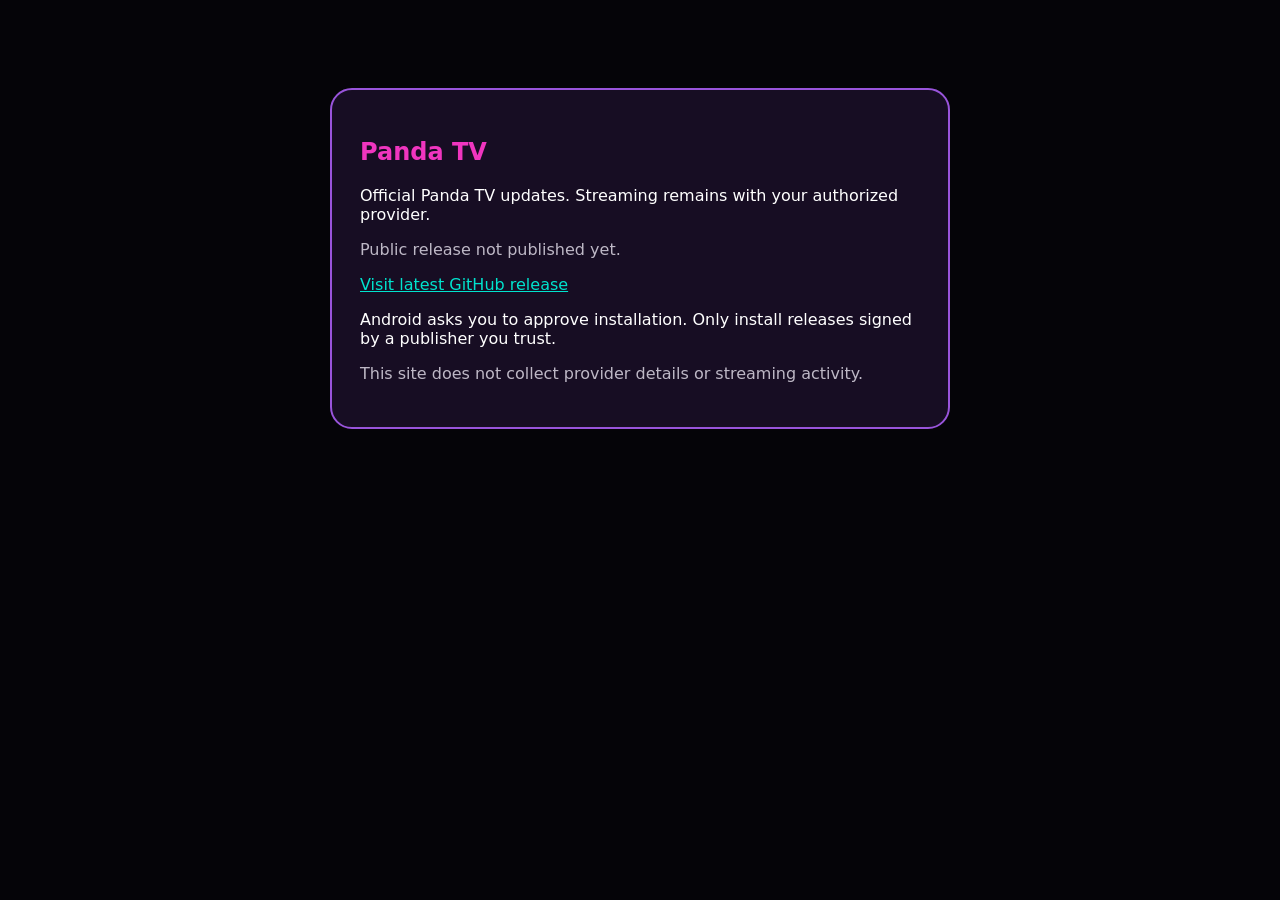
==== docs/index.html @ 933b210a "Set up Panda TV public update manifest and download page" ====
<!DOCTYPE html>
<html lang="en">
<head>
<meta charset="utf-8">
<meta name="viewport" content="width=device-width,initial-scale=1">
<title>Panda TV - Official downloads</title>
<style>
body{margin:0;background:#050408;color:#fff;font:16px system-ui,Arial,sans-serif}
main{max-width:620px;margin:7vh auto;padding:25px}
article{padding:28px;background:#170D23;border:2px solid #9954DB;border-radius:22px}
h1{color:#F035BF}a{color:#00E3CE}.muted{color:#BEB8C6}
</style>
</head>
<body><main><article>
<h1>Panda TV</h1>
<p>Official Panda TV updates. Streaming remains with your authorized provider.</p>
<p id="version" class="muted">Checking the latest release...</p>
<p><a id="download" href="https://github.com/BlankChap232/p/releases/latest" rel="noopener noreferrer">Visit latest GitHub release</a></p>
<p>Android asks you to approve installation. Only install releases signed by a publisher you trust.</p>
<p class="muted">This site does not collect provider details or streaming activity.</p>
</article></main>
<script>
fetch('version.json',{cache:'no-store'}).then(r=>r.ok?r.json():null).then(m=>{
  if(!m||!m.published){
    document.getElementById('version').textContent='Public release not published yet.';
    return;
  }
  document.getElementById('version').textContent='Latest Panda TV: '+String(m.versionName||'');
  if(typeof m.apkUrl==='string'&&m.apkUrl.startsWith('https://github.com/')){
    document.getElementById('download').href=m.apkUrl;
  }
}).catch(()=>document.getElementById('version').textContent='Release information temporarily unavailable.');
</script></body></html>
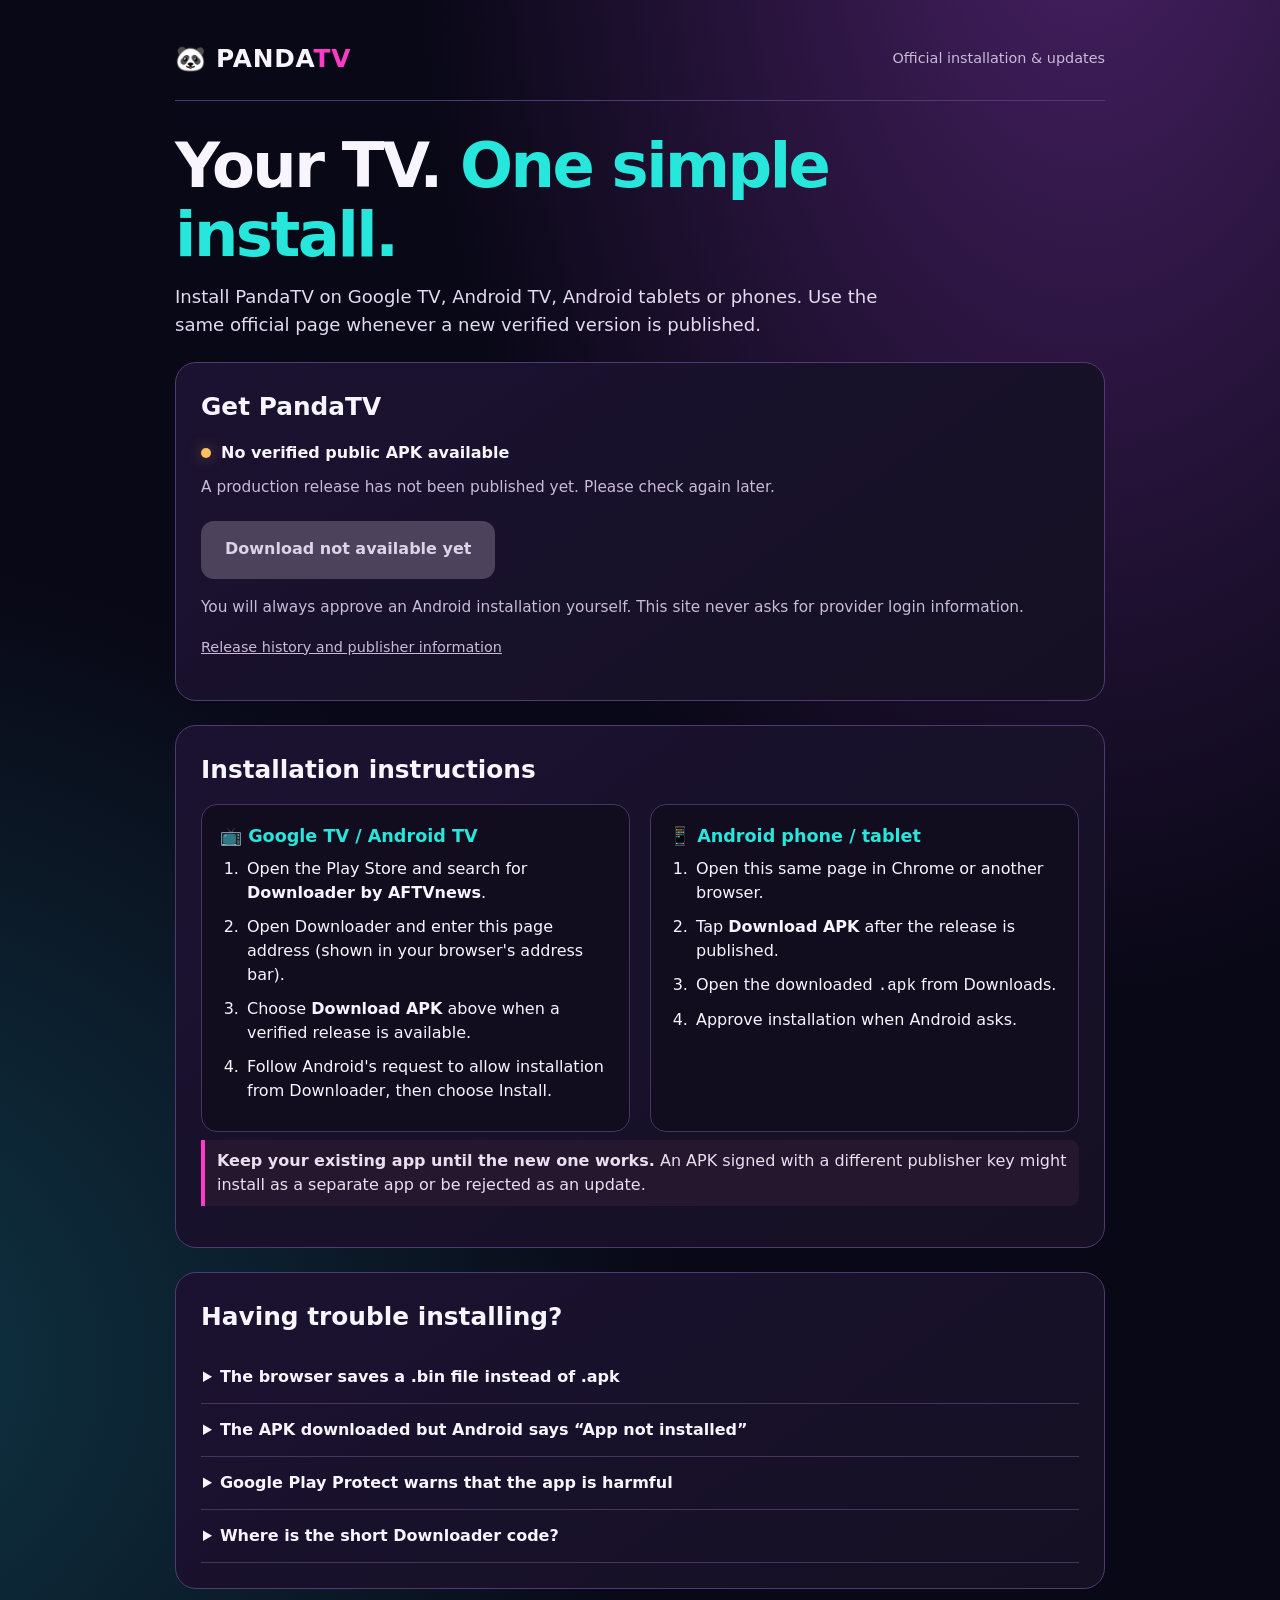
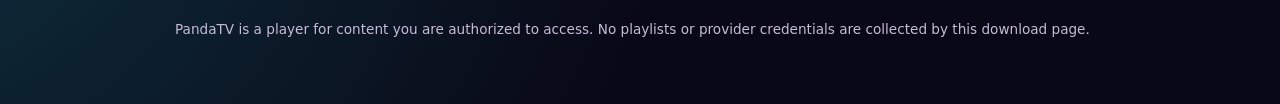
==== commit 5e05370e: "Create trustworthy PandaTV installer landing page and Android TV instructions" ====
--- a/docs/index.html
+++ b/docs/index.html
@@ -1,33 +1,138 @@
-<!DOCTYPE html>
+<!doctype html>
 <html lang="en">
 <head>
-<meta charset="utf-8">
-<meta name="viewport" content="width=device-width,initial-scale=1">
-<title>Panda TV - Official downloads</title>
-<style>
-body{margin:0;background:#050408;color:#fff;font:16px system-ui,Arial,sans-serif}
-main{max-width:620px;margin:7vh auto;padding:25px}
-article{padding:28px;background:#170D23;border:2px solid #9954DB;border-radius:22px}
-h1{color:#F035BF}a{color:#00E3CE}.muted{color:#BEB8C6}
-</style>
+  <meta charset="utf-8">
+  <meta name="viewport" content="width=device-width, initial-scale=1, viewport-fit=cover">
+  <meta name="theme-color" content="#100b1e">
+  <meta name="description" content="Official PandaTV installer and setup instructions for Google TV, Android TV, tablets and phones.">
+  <title>PandaTV | Official Android Installation</title>
+  <style>
+    :root{color-scheme:dark;--bg:#090816;--panel:#18112b;--line:#503a72;--text:#f8f5ff;--muted:#c7bbd8;--pink:#ff3ac9;--teal:#27e7dc}
+    *{box-sizing:border-box}
+    body{margin:0;background:radial-gradient(ellipse at 85% -10%,#482064 0,transparent 44%),radial-gradient(ellipse at -15% 80%,#0f3746 0,transparent 42%),var(--bg);color:var(--text);font:16px/1.5 system-ui,-apple-system,Segoe UI,Roboto,Arial,sans-serif;min-height:100vh}
+    a{color:var(--teal)}
+    a:focus-visible,summary:focus-visible{outline:4px solid #fff;outline-offset:5px;border-radius:8px}
+    .wrap{width:min(930px,100% - 32px);margin:0 auto;padding:30px 0 65px}
+    .top{display:flex;justify-content:space-between;align-items:center;gap:16px;flex-wrap:wrap;padding:10px 0 23px;border-bottom:1px solid var(--line)}
+    .brand{font-size:1.55rem;font-weight:900;letter-spacing:.03em}
+    .brand span{color:var(--pink)}
+    .small{font-size:.9rem;color:var(--muted)}
+    h1{font-size:clamp(2.1rem,6vw,3.9rem);line-height:1.1;letter-spacing:-.04em;margin:31px 0 14px}
+    h1 span{color:var(--teal)}
+    h2{font-size:1.55rem;margin:0 0 16px}
+    p{margin:8px 0 16px}
+    .hero{max-width:740px}
+    .lead{color:#e4dbee;font-size:1.13rem}
+    .panel{background:linear-gradient(145deg,#1b1231,#151023);border:1px solid var(--line);border-radius:21px;padding:25px;margin-top:24px}
+    .status{font-weight:800;display:flex;align-items:center;gap:10px}
+    .dot{display:inline-block;width:10px;height:10px;border-radius:50%;background:#ffbe61;box-shadow:0 0 15px #ffbe6166}
+    .dot.live{background:var(--teal);box-shadow:0 0 15px #27e7dc66}
+    .button{display:inline-block;padding:16px 24px;min-height:58px;border-radius:13px;background:var(--teal);color:#07151a;text-decoration:none;font-weight:900;text-align:center;margin:6px 0;max-width:100%;overflow-wrap:anywhere}
+    .button[aria-disabled="true"]{background:#4c425b;color:#ddd3e7;pointer-events:none}
+    .button.alt{background:transparent;border:1px solid var(--line);color:var(--text)}
+    .details{margin-top:11px;color:var(--muted);font-size:.96rem}
+    .guide{display:grid;grid-template-columns:repeat(2,minmax(0,1fr));gap:20px}
+    .guide section{border:1px solid #493365;background:#110d1f;border-radius:16px;padding:18px}
+    .guide h3{font-size:1.1rem;margin:0 0 7px;color:var(--teal)}
+    ol{margin:7px 0 0;padding-left:24px}
+    li{margin:0 0 10px;padding-left:3px}
+    .note{border-left:4px solid var(--pink);padding:9px 12px;color:#e9dfef;background:#25172e;border-radius:0 9px 9px 0}
+    details{padding:14px 2px;border-bottom:1px solid #43355d}
+    summary{cursor:pointer;font-weight:700}
+    footer{color:var(--muted);font-size:.85rem;padding-top:30px}
+    @media(max-width:650px){.guide{grid-template-columns:1fr}.panel{padding:20px}.wrap{width:min(100% - 24px,930px)}}
+    @media(prefers-reduced-motion:no-preference){.button{transition:filter .15s ease}.button:hover{filter:brightness(1.1)}}
+  </style>
 </head>
-<body><main><article>
-<h1>Panda TV</h1>
-<p>Official Panda TV updates. Streaming remains with your authorized provider.</p>
-<p id="version" class="muted">Checking the latest release...</p>
-<p><a id="download" href="https://github.com/BlankChap232/p/releases/latest" rel="noopener noreferrer">Visit latest GitHub release</a></p>
-<p>Android asks you to approve installation. Only install releases signed by a publisher you trust.</p>
-<p class="muted">This site does not collect provider details or streaming activity.</p>
-</article></main>
-<script>
-fetch('version.json',{cache:'no-store'}).then(r=>r.ok?r.json():null).then(m=>{
-  if(!m||!m.published){
-    document.getElementById('version').textContent='Public release not published yet.';
-    return;
-  }
-  document.getElementById('version').textContent='Latest Panda TV: '+String(m.versionName||'');
-  if(typeof m.apkUrl==='string'&&m.apkUrl.startsWith('https://github.com/')){
-    document.getElementById('download').href=m.apkUrl;
-  }
-}).catch(()=>document.getElementById('version').textContent='Release information temporarily unavailable.');
-</script></body></html>
+<body>
+  <div class="wrap">
+    <header class="top">
+      <div class="brand">🐼 PANDA<span>TV</span></div>
+      <div class="small">Official installation &amp; updates</div>
+    </header>
+    <main>
+      <div class="hero">
+        <h1>Your TV. <span>One simple install.</span></h1>
+        <p class="lead">Install PandaTV on Google TV, Android TV, Android tablets or phones. Use the same official page whenever a new verified version is published.</p>
+      </div>
+      <section class="panel" aria-labelledby="download-title">
+        <h2 id="download-title">Get PandaTV</h2>
+        <div id="status" class="status" role="status" aria-live="polite"><span class="dot" id="status-dot"></span><span id="status-text">Checking for a verified release…</span></div>
+        <p id="release-info" class="details">Only approved Android APK packages are offered here.</p>
+        <a id="download" class="button" aria-disabled="true" tabindex="-1">Download not available yet</a>
+        <p class="details">You will always approve an Android installation yourself. This site never asks for provider login information.</p>
+        <p><a class="small" href="https://github.com/BlankChap232/p/releases" rel="noopener noreferrer">Release history and publisher information</a></p>
+      </section>
+      <section class="panel" aria-labelledby="how-title">
+        <h2 id="how-title">Installation instructions</h2>
+        <div class="guide">
+          <section>
+            <h3>📺 Google TV / Android TV</h3>
+            <ol>
+              <li>Open the Play Store and search for <strong>Downloader by AFTVnews</strong>.</li>
+              <li>Open Downloader and enter this page address (shown in your browser's address bar).</li>
+              <li>Choose <strong>Download APK</strong> above when a verified release is available.</li>
+              <li>Follow Android's request to allow installation from Downloader, then choose Install.</li>
+            </ol>
+          </section>
+          <section>
+            <h3>📱 Android phone / tablet</h3>
+            <ol>
+              <li>Open this same page in Chrome or another browser.</li>
+              <li>Tap <strong>Download APK</strong> after the release is published.</li>
+              <li>Open the downloaded <code>.apk</code> from Downloads.</li>
+              <li>Approve installation when Android asks.</li>
+            </ol>
+          </section>
+        </div>
+        <p class="note"><strong>Keep your existing app until the new one works.</strong> An APK signed with a different publisher key might install as a separate app or be rejected as an update.</p>
+      </section>
+      <section class="panel" aria-labelledby="help-title">
+        <h2 id="help-title">Having trouble installing?</h2>
+        <details><summary>The browser saves a .bin file instead of .apk</summary><p>Check whether the download actually completed and matches the expected size. If the completed file is an APK with the wrong extension, rename only the final extension from <code>.bin</code> to <code>.apk</code>. If the download is incomplete, retry using Downloader or another browser. Never rename an unrelated file and try to install it.</p></details>
+        <details><summary>The APK downloaded but Android says “App not installed”</summary><p>That is a package installation problem, not a download problem. Check storage and supported device architecture, then capture the exact message for support. Do not uninstall your working PandaTV as a first step.</p></details>
+        <details><summary>Google Play Protect warns that the app is harmful</summary><p>Stop the installation and report the exact warning. Do not disable Play Protect to force installation. A package should be reviewed before being offered to others.</p></details>
+        <details><summary>Where is the short Downloader code?</summary><p>A short code can be issued after the public installer link and a production APK are verified. Until then, this official webpage is the permanent destination.</p></details>
+      </section>
+    </main>
+    <footer>PandaTV is a player for content you are authorized to access. No playlists or provider credentials are collected by this download page.</footer>
+  </div>
+  <script>
+    (function(){
+      'use strict';
+      var endpoint = 'https://api.github.com/repos/BlankChap232/p/releases/latest';
+      var status = document.getElementById('status-text');
+      var dot = document.getElementById('status-dot');
+      var info = document.getElementById('release-info');
+      var link = document.getElementById('download');
+      var validUrl = /^https:\/\/github\.com\/BlankChap232\/p\/releases\/download\/[^\/?#]+\/PandaTV\.apk$/i;
+      function unavailable(message){
+        status.textContent = 'No verified public APK available';
+        info.textContent = message || 'A production release has not been published yet. Please check again later.';
+      }
+      function ready(version,url,size){
+        status.textContent = 'Verified release available';
+        dot.classList.add('live');
+        info.textContent = (version ? 'Version ' + version + ' · ' : '') + (size ? (size / 1048576).toFixed(1) + ' MB · ' : '') + 'Official GitHub release';
+        link.textContent = 'Download PandaTV APK';
+        link.setAttribute('href',url);
+        link.removeAttribute('aria-disabled');
+        link.removeAttribute('tabindex');
+      }
+      function fallback(){
+        fetch('./version.json',{cache:'no-store'}).then(function(r){return r.ok?r.json():null}).then(function(m){
+          if(m && m.published === true && typeof m.apkUrl === 'string' && validUrl.test(m.apkUrl))ready(m.versionName,m.apkUrl,m.sizeBytes);
+          else unavailable('A production release has not been published yet. Please check again later.');
+        }).catch(function(){unavailable('Release information is temporarily unavailable. Check GitHub release history above.');});
+      }
+      fetch(endpoint,{cache:'no-store',headers:{'Accept':'application/vnd.github+json'}})
+        .then(function(r){if(!r.ok)throw new Error('release unavailable');return r.json()})
+        .then(function(data){
+          var asset = data && Array.isArray(data.assets) ? data.assets.find(function(a){return a.name === 'PandaTV.apk' && validUrl.test(a.browser_download_url || '') && a.state === 'uploaded'}) : null;
+          if(!data || data.draft || data.prerelease || !asset){unavailable('No approved PandaTV.apk asset is published yet.');return;}
+          ready(data.tag_name,asset.browser_download_url,asset.size);
+        }).catch(fallback);
+    })();
+  </script>
+</body>
+</html>
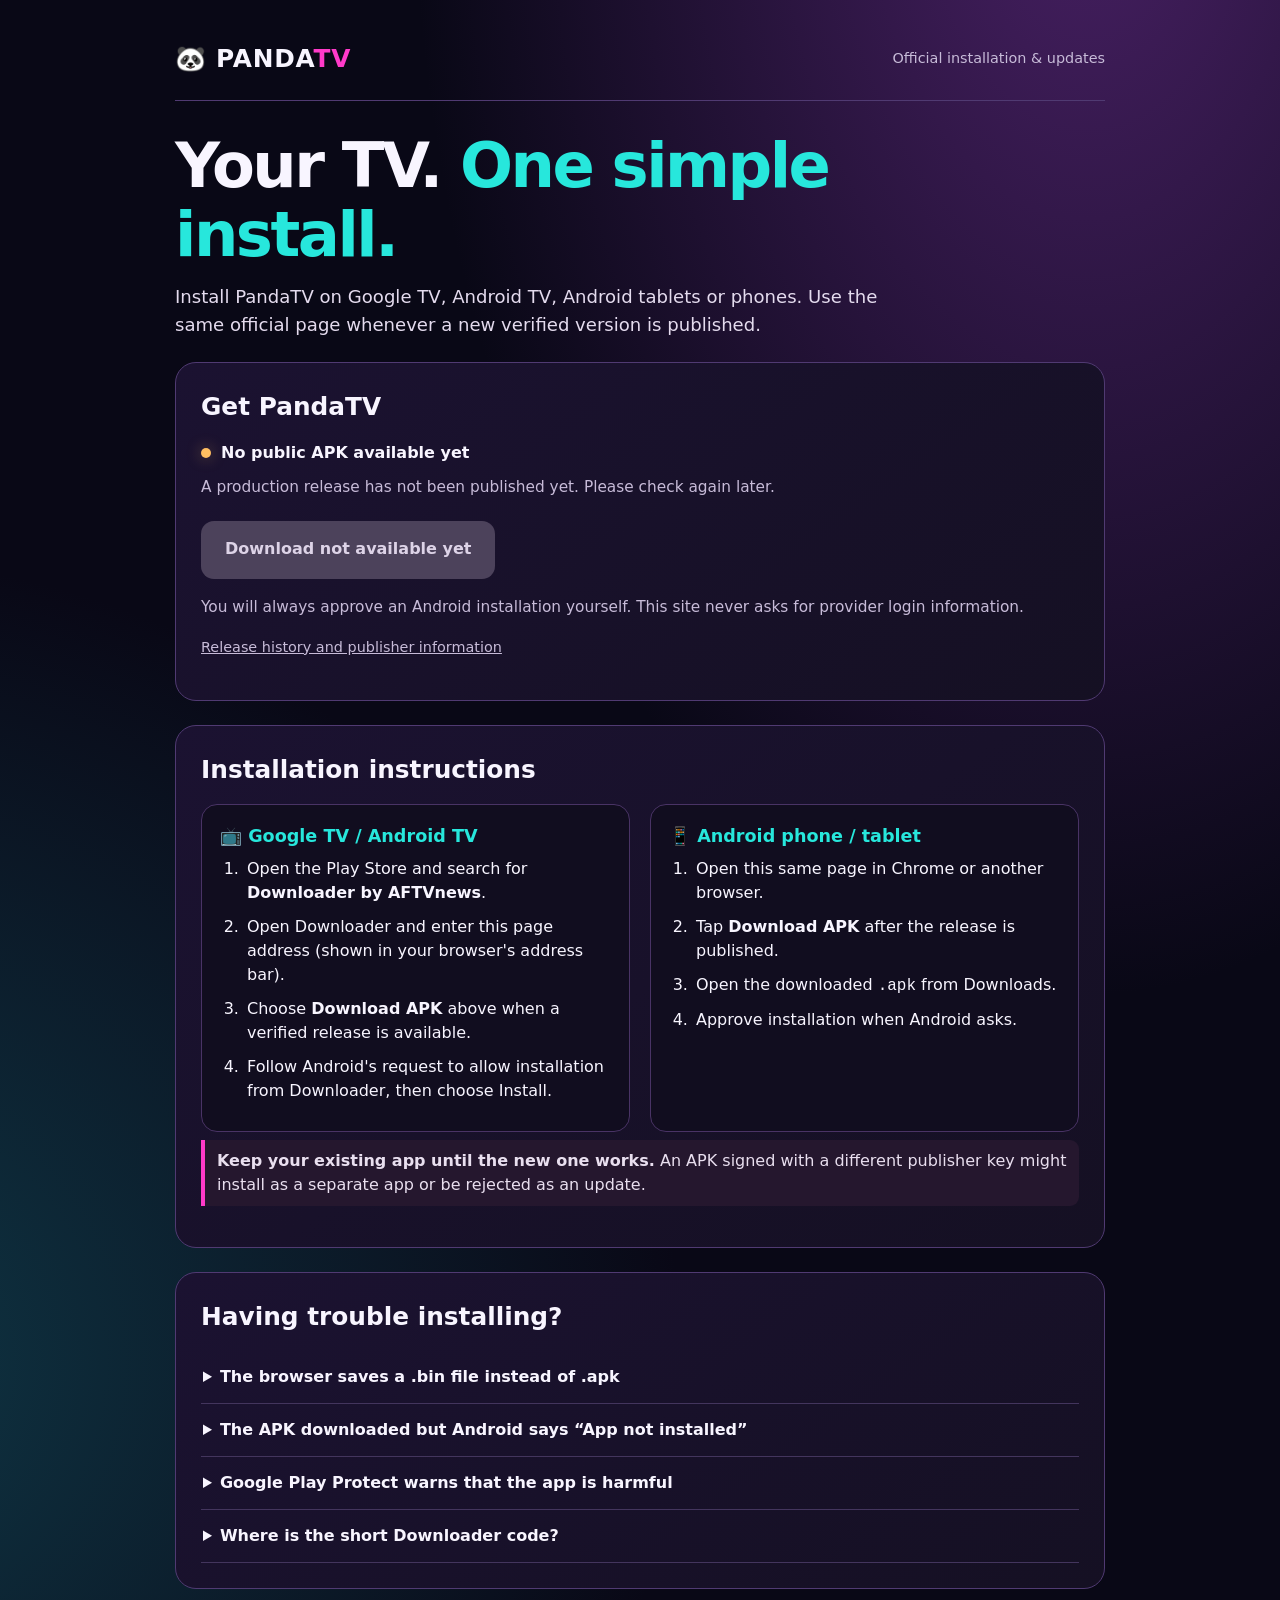
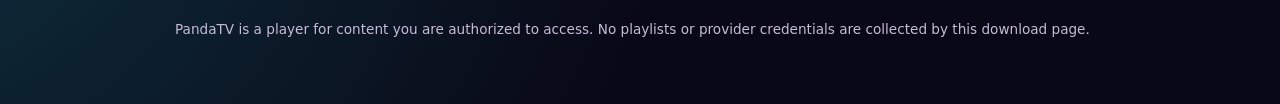
==== commit 2e407198: "Make installer status accurately describe published APK availability" ====
--- a/docs/index.html
+++ b/docs/index.html
@@ -5,6 +5,15 @@
   <meta name="viewport" content="width=device-width, initial-scale=1, viewport-fit=cover">
   <meta name="theme-color" content="#100b1e">
   <meta name="description" content="Official PandaTV installer and setup instructions for Google TV, Android TV, tablets and phones.">
+  <link rel="canonical" href="https://blankchap232.github.io/p/">
+  <meta property="og:type" content="website">
+  <meta property="og:url" content="https://blankchap232.github.io/p/">
+  <meta property="og:site_name" content="PandaTV">
+  <meta property="og:title" content="PandaTV | Official Android Installer">
+  <meta property="og:description" content="Official PandaTV downloads and setup for Google TV, Android TV, tablets and phones.">
+  <meta name="twitter:card" content="summary">
+  <meta name="twitter:title" content="PandaTV | Official Android Installer">
+  <meta name="twitter:description" content="Official PandaTV download and setup information.">
   <title>PandaTV | Official Android Installation</title>
   <style>
     :root{color-scheme:dark;--bg:#090816;--panel:#18112b;--line:#503a72;--text:#f8f5ff;--muted:#c7bbd8;--pink:#ff3ac9;--teal:#27e7dc}
@@ -57,8 +66,8 @@
       </div>
       <section class="panel" aria-labelledby="download-title">
         <h2 id="download-title">Get PandaTV</h2>
-        <div id="status" class="status" role="status" aria-live="polite"><span class="dot" id="status-dot"></span><span id="status-text">Checking for a verified release…</span></div>
-        <p id="release-info" class="details">Only approved Android APK packages are offered here.</p>
+        <div id="status" class="status" role="status" aria-live="polite"><span class="dot" id="status-dot"></span><span id="status-text">Checking for a published PandaTV release…</span></div>
+        <p id="release-info" class="details">The download button becomes active after a public APK release is published.</p>
         <a id="download" class="button" aria-disabled="true" tabindex="-1">Download not available yet</a>
         <p class="details">You will always approve an Android installation yourself. This site never asks for provider login information.</p>
         <p><a class="small" href="https://github.com/BlankChap232/p/releases" rel="noopener noreferrer">Release history and publisher information</a></p>
@@ -107,11 +116,11 @@
       var link = document.getElementById('download');
       var validUrl = /^https:\/\/github\.com\/BlankChap232\/p\/releases\/download\/[^\/?#]+\/PandaTV\.apk$/i;
       function unavailable(message){
-        status.textContent = 'No verified public APK available';
+        status.textContent = 'No public APK available yet';
         info.textContent = message || 'A production release has not been published yet. Please check again later.';
       }
       function ready(version,url,size){
-        status.textContent = 'Verified release available';
+        status.textContent = 'Published PandaTV download available';
         dot.classList.add('live');
         info.textContent = (version ? 'Version ' + version + ' · ' : '') + (size ? (size / 1048576).toFixed(1) + ' MB · ' : '') + 'Official GitHub release';
         link.textContent = 'Download PandaTV APK';
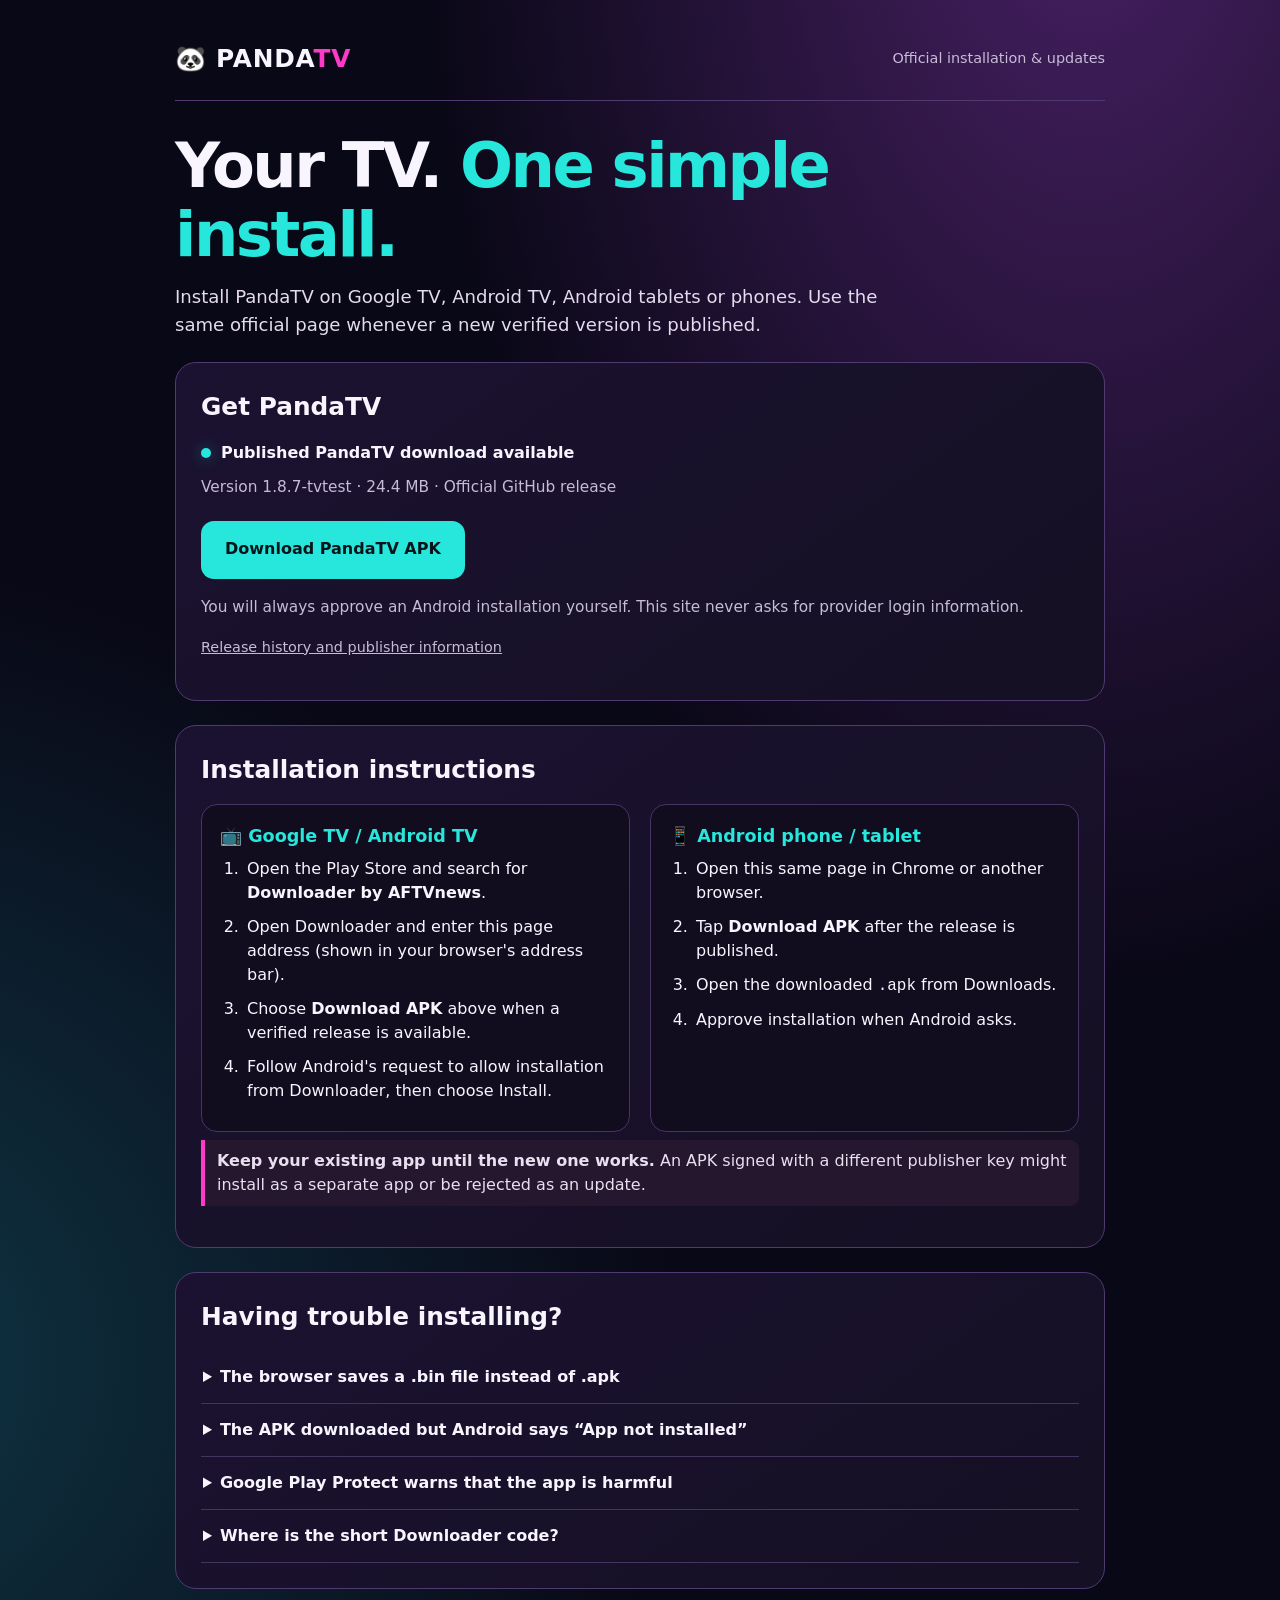
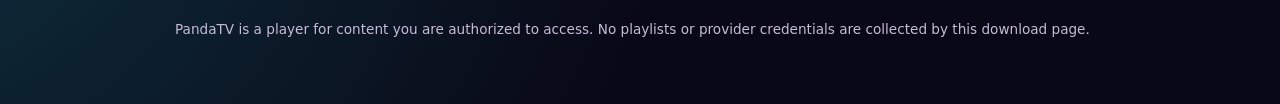
==== commit 8563441e: "Warn of 1.8.7 parsing defect and point new installs to prior owner-tested APK until repaired" ====
--- a/docs/index.html
+++ b/docs/index.html
@@ -115,6 +115,17 @@
       var info = document.getElementById('release-info');
       var link = document.getElementById('download');
       var validUrl = /^https:\/\/github\.com\/BlankChap232\/p\/releases\/download\/[^\/?#]+\/PandaTV\.apk$/i;
+      var withdrawnVersion = 'v1.8.7-tv-tablet-test.1';
+      var lastWorkingUrl = 'https://github.com/BlankChap232/p/releases/download/v1.8.6-touchfix.1/PandaTV.apk';
+      function showTemporaryFallback(){
+        status.textContent = 'Version 1.8.7 installation issue';
+        dot.classList.remove('live');
+        info.textContent = 'PandaTV 1.8.7 has an Android packaging defect. This is the previous owner-tested 1.8.6 installer while the repair is tested.';
+        link.textContent = 'Download previous PandaTV 1.8.6 APK';
+        link.setAttribute('href',lastWorkingUrl);
+        link.removeAttribute('aria-disabled');
+        link.removeAttribute('tabindex');
+      }
       function unavailable(message){
         status.textContent = 'No public APK available yet';
         info.textContent = message || 'A production release has not been published yet. Please check again later.';
@@ -137,6 +148,7 @@
       fetch(endpoint,{cache:'no-store',headers:{'Accept':'application/vnd.github+json'}})
         .then(function(r){if(!r.ok)throw new Error('release unavailable');return r.json()})
         .then(function(data){
+          if(data && data.tag_name === withdrawnVersion){ showTemporaryFallback(); return; }
           var asset = data && Array.isArray(data.assets) ? data.assets.find(function(a){return a.name === 'PandaTV.apk' && validUrl.test(a.browser_download_url || '') && a.state === 'uploaded'}) : null;
           if(!data || data.draft || data.prerelease || !asset){unavailable('No approved PandaTV.apk asset is published yet.');return;}
           ready(data.tag_name,asset.browser_download_url,asset.size);
